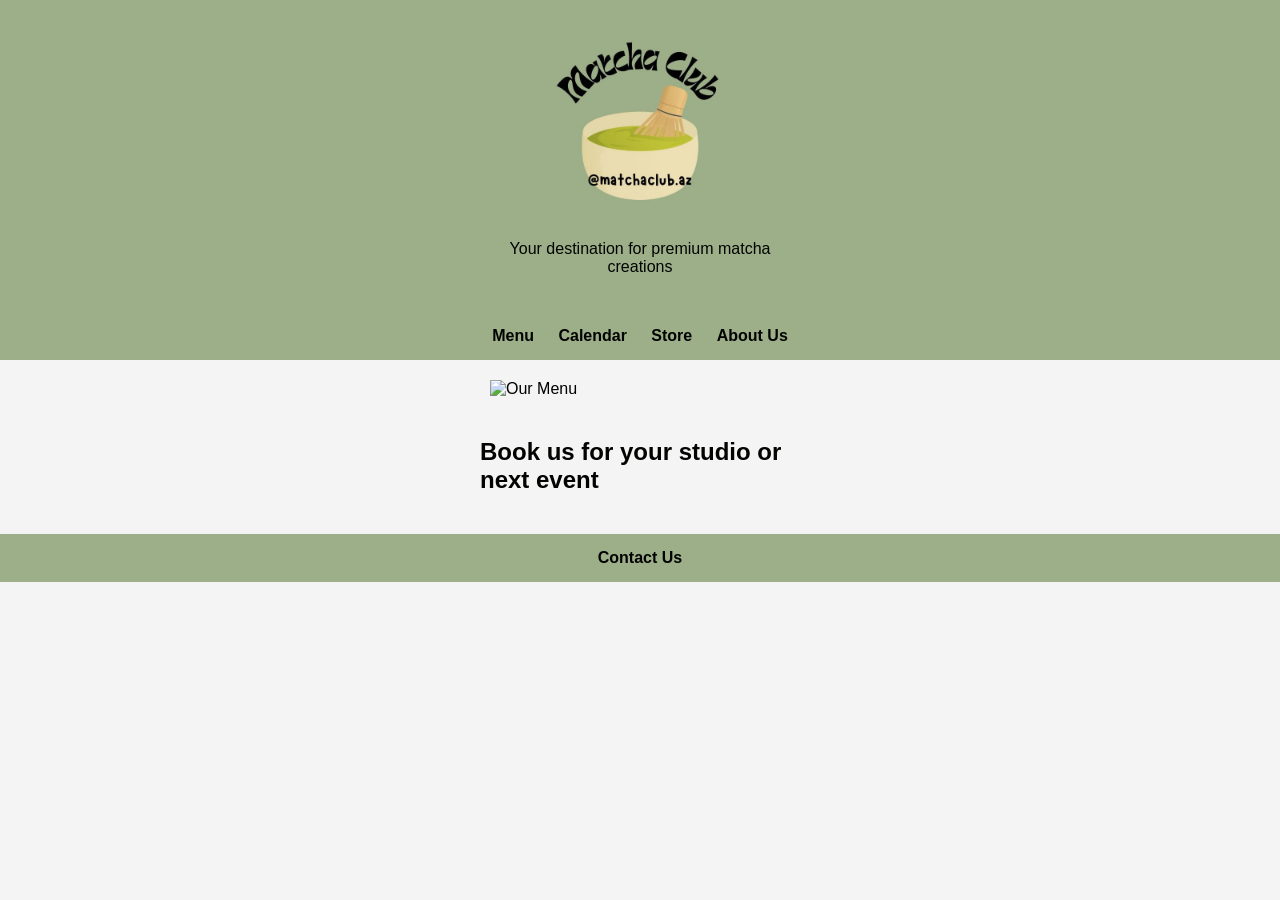
==== index.html @ 524c02c1 "Update index.html" ====
<!DOCTYPE html>
<html lang="en">
<head>
  <meta charset="UTF-8" />
  <meta name="viewport" content="width=device-width, initial-scale=1.0" />
  <title>Matcha Club AZ</title>
  <style>
    /* Global Styles */
    body {
      margin: 0;
      font-family: Arial, sans-serif;
      background: #f4f4f4;
    }
    header {
      background: #9CAF88;
      color: #030302;
      padding: 20px;
      text-align: center;
    }
    nav {
      background: #9CAF88;
      padding: 15px;
      text-align: center;
    }
    nav a {
      color: #030302;
      margin: 0 10px;
      text-decoration: none;
      font-weight: bold;
    }
    main {
      padding: 20px;
    }
    .menu-section, .About Us-section {
      margin-bottom: 40px;
    }
    h2 {
      color: #030302;
    }
/* Wrapper container for consistent alignment */
  .wrapper {
    max-width: 320px;  /* Adjust this as needed */
    margin: 0 auto;
    padding: 0 10px;
  }
  /* Style for the menu image */
  #menu-items img {
    width: 100%;         /* Makes the image responsive within its container */
    max-width: 300px;     /* Ensures the image isn’t too large */
    display: block;
    margin: 0 auto;
  }
   /* Other global styles */
    .centered-list {
      list-style: none; /* Remove bullet points */
      padding: 0;
      margin: 20px auto; /* Centers the list */
      text-align: center;
      max-width: 400px; /* Optional: controls the width of the list */
    }
    /* CSS for your contact us button without bullet points */
    .contact-us-ul {
      list-style: none; /* Removes bullet points */
      padding: 0;
      margin: 0;
    }
  </style>
</head>
<body>
  <header>
   <div class="wrapper">   
    <img src='logo.png' alt="Matcha Club AZ Logo" style="width:200px; height:auto;">
    <p>Your destination for premium matcha creations</p>
    <!-- Google tag (gtag.js) -->
<script async src="https://www.googletagmanager.com/gtag/js?id=G-TE5GY8P6XN"></script>
<script>
  window.dataLayer = window.dataLayer || [];
  function gtag(){dataLayer.push(arguments);}
  gtag('js', new Date());

  gtag('config', 'G-TE5GY8P6XN');
</script>
  </div>
  </header>
  <nav>
     <div class="wrapper">
    <a href="#menu">Menu</a>
    <a href="calendar.html">Calendar</a>  
    <a href="store.html">Store</a>
    <a href="about.html">About Us</a>
 </div>
  </nav>
  <main>
    <div class="wrapper">
     <!-- Menu Section with JPEG replacing menu items -->
    <section id="menu" class="menu-section">
         <div id="menu-items">
        <img src="Menu 12.12.25.PNG" alt="Our Menu"style="width:950px; height:auto; display:block; margin:0 auto;">
  </div>
</section>
    <!-- Location Section -->
    <section id="Booking" class="location-section">
      <h2>Book us for your studio or next event</h2>
</section>
    </section>
  </main>
  <script>
    // Dynamically populate the menu section with items
    menuItems.forEach(item => {
      const div = document.createElement("div");
      div.className = "menu-item";
      div.innerHTML = `
        <h3>${item.name} <span style="float:right;">${item.price}</span></h3>
        <p>${item.description}</p>
      `;
      menuContainer.appendChild(div);
    });
  </script>
</body>
</html>
<!-- // Change Location to Contact Us -->
<nav>
  <ul class="contact-us-ul">
    <li><a href="#" id="contactLink">Contact Us</a></li>
  </ul>
</nav>
<!-- //Dialog box for sending an email -->
<!-- Contact Modal Dialog -->
<div id="contactModal" class="modal">
  <div class="modal-content">
    <span class="close">&times;</span>
    <h2>Contact Us</h2>
    <!-- Form using mailto to try to send email to matchaclub.az@gmail.com -->
    <form action="mailto:matchaclub.az@gmail.com" method="POST" enctype="text/plain">
      <label for="name">Name:</label><br>
      <input type="text" id="name" name="name" required><br><br>

      <label for="email">Your Email:</label><br>
      <input type="email" id="email" name="email" required><br><br>

      <label for="message">Message:</label><br>
      <textarea id="message" name="message" rows="5" required></textarea><br><br>

      <button type="submit">Send</button>
    </form>
  </div>
</div>
<style>
  /* Modal container */
  .modal {
    display: none; /* Hidden by default */
    position: fixed; 
    z-index: 1; 
    left: 0;
    top: 0;
    width: 100%; 
    height: 100%; 
    overflow: auto; 
    background-color: rgba(0,0,0,0.4); /* semi-transparent background */
  }
  
  /* Modal content */
  .modal-content {
    background-color: #fefefe;
    margin: 10% auto; /* centers the modal */
    padding: 20px;
    border: 1px solid #888;
    width: 80%;
    max-width: 500px;
  }
  
  /* Close button */
  .close {
    color: #aaa;
    float: right;
    font-size: 28px;
    font-weight: bold;
    cursor: pointer;
  }
  
  .close:hover,
  .close:focus {
    color: black;
    text-decoration: none;
  }
</style>
<script>
  // Get the modal and the trigger link
  const modal = document.getElementById("contactModal");
  const contactLink = document.getElementById("contactLink");
  const closeBtn = document.querySelector(".modal .close");

  // Open modal when contact link is clicked
  contactLink.addEventListener("click", function(event) {
    event.preventDefault(); // Prevent default navigation
    modal.style.display = "block";
  });

  // Close the modal when user clicks on the close button
  closeBtn.addEventListener("click", function() {
    modal.style.display = "none";
  });

  // Also close the modal if user clicks outside its content
  window.addEventListener("click", function(event) {
    if (event.target === modal) {
      modal.style.display = "none";
    }
  });
</script>
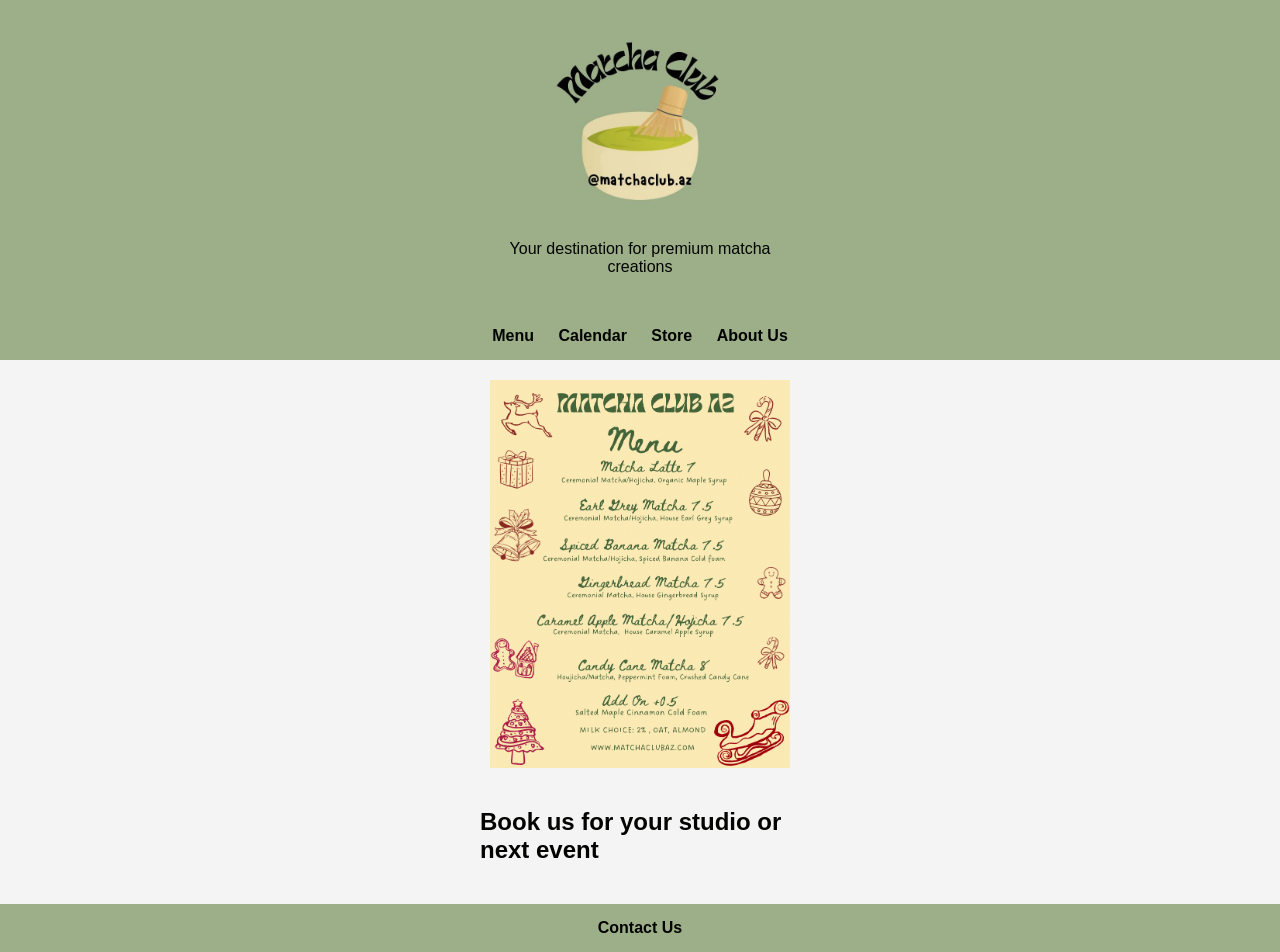
==== commit afa95903: "Update index.html" ====
--- a/index.html
+++ b/index.html
@@ -95,7 +95,7 @@
      <!-- Menu Section with JPEG replacing menu items -->
     <section id="menu" class="menu-section">
          <div id="menu-items">
-        <img src="Menu 12.12.25.PNG" alt="Our Menu"style="width:950px; height:auto; display:block; margin:0 auto;">
+        <img src="Menu 12.12.25.png" alt="Our Menu"style="width:1000px; height:auto; display:block; margin:0 auto;">
   </div>
 </section>
     <!-- Location Section -->
@@ -216,3 +216,4 @@
 
 
 
+
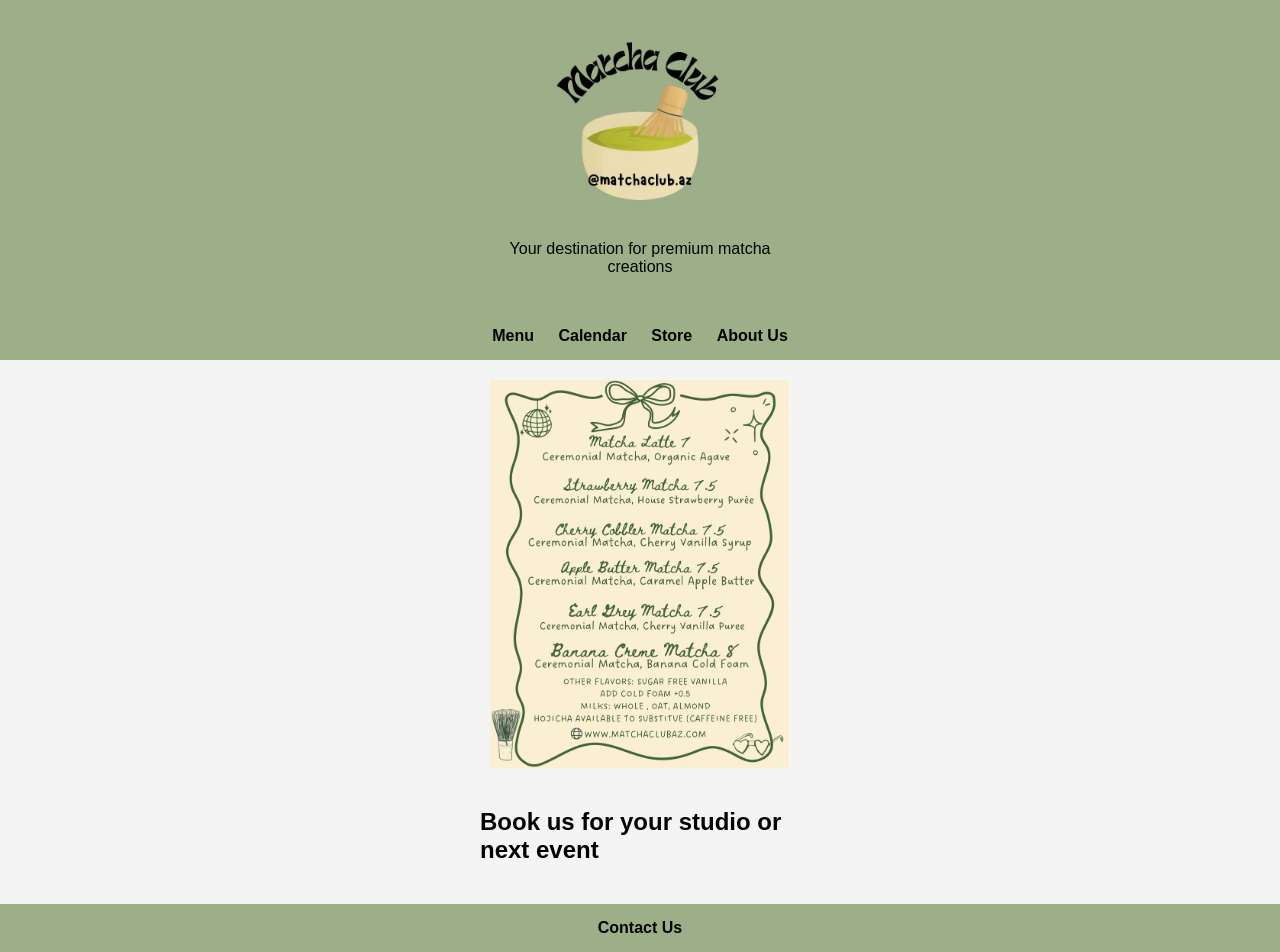
==== commit 209c5321: "Update index.html" ====
--- a/index.html
+++ b/index.html
@@ -95,7 +95,7 @@
      <!-- Menu Section with JPEG replacing menu items -->
     <section id="menu" class="menu-section">
          <div id="menu-items">
-        <img src="Menu 12.12.25.png" alt="Our Menu"style="width:1000px; height:auto; display:block; margin:0 auto;">
+        <img src="Menu 1.4.26.PNG" alt="Our Menu"style="width:1000px; height:auto; display:block; margin:0 auto;">
   </div>
 </section>
     <!-- Location Section -->
@@ -217,3 +217,4 @@
 
 
 
+
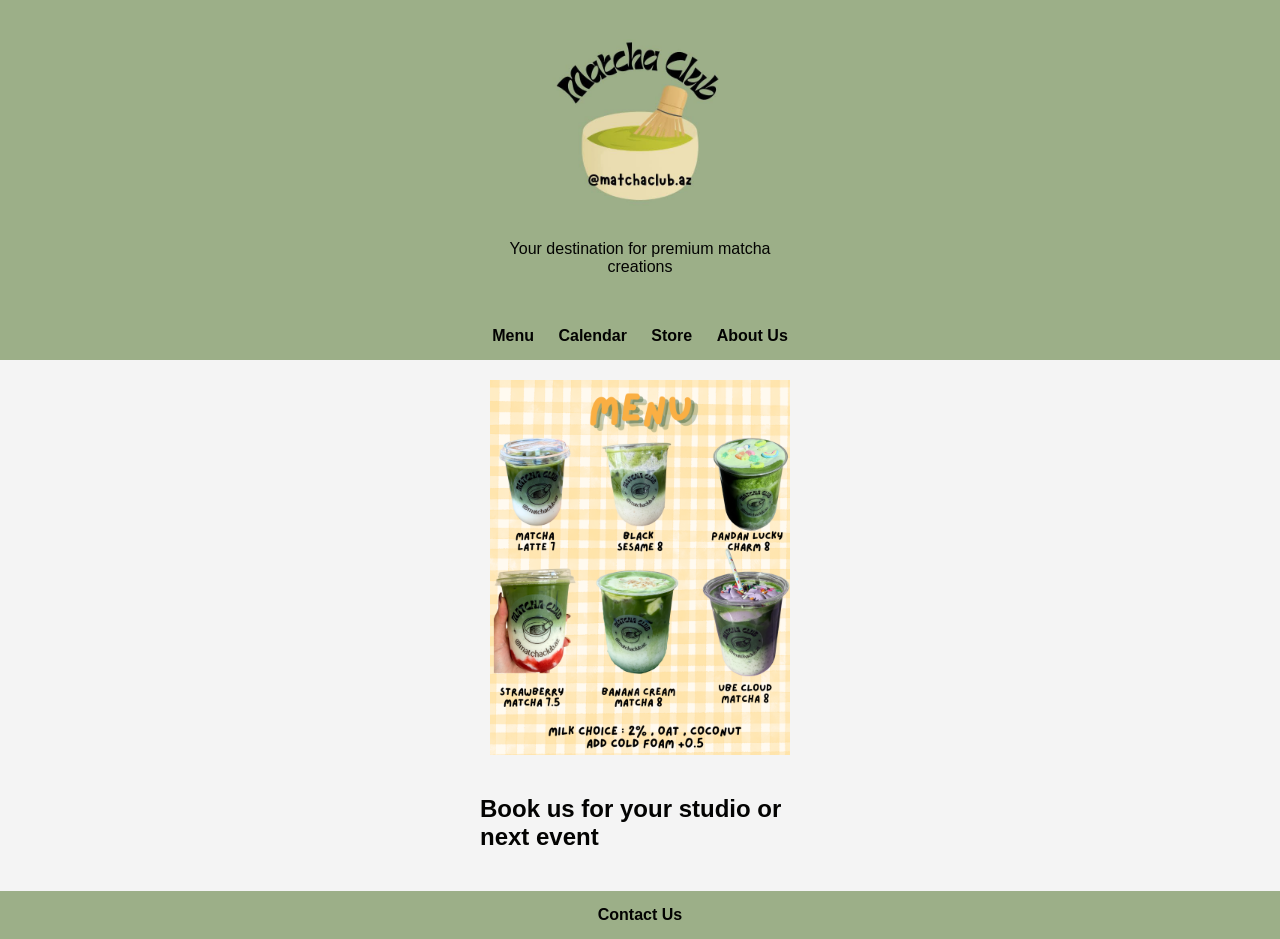
==== commit f7259153: "Update index.html" ====
--- a/index.html
+++ b/index.html
@@ -95,7 +95,7 @@
      <!-- Menu Section with JPEG replacing menu items -->
     <section id="menu" class="menu-section">
          <div id="menu-items">
-        <img src="Menu 1.4.26.PNG" alt="Our Menu"style="width:1000px; height:auto; display:block; margin:0 auto;">
+        <img src="Menu 3.17.26.png" alt="Our Menu"style="width:1000px; height:auto; display:block; margin:0 auto;">
   </div>
 </section>
     <!-- Location Section -->
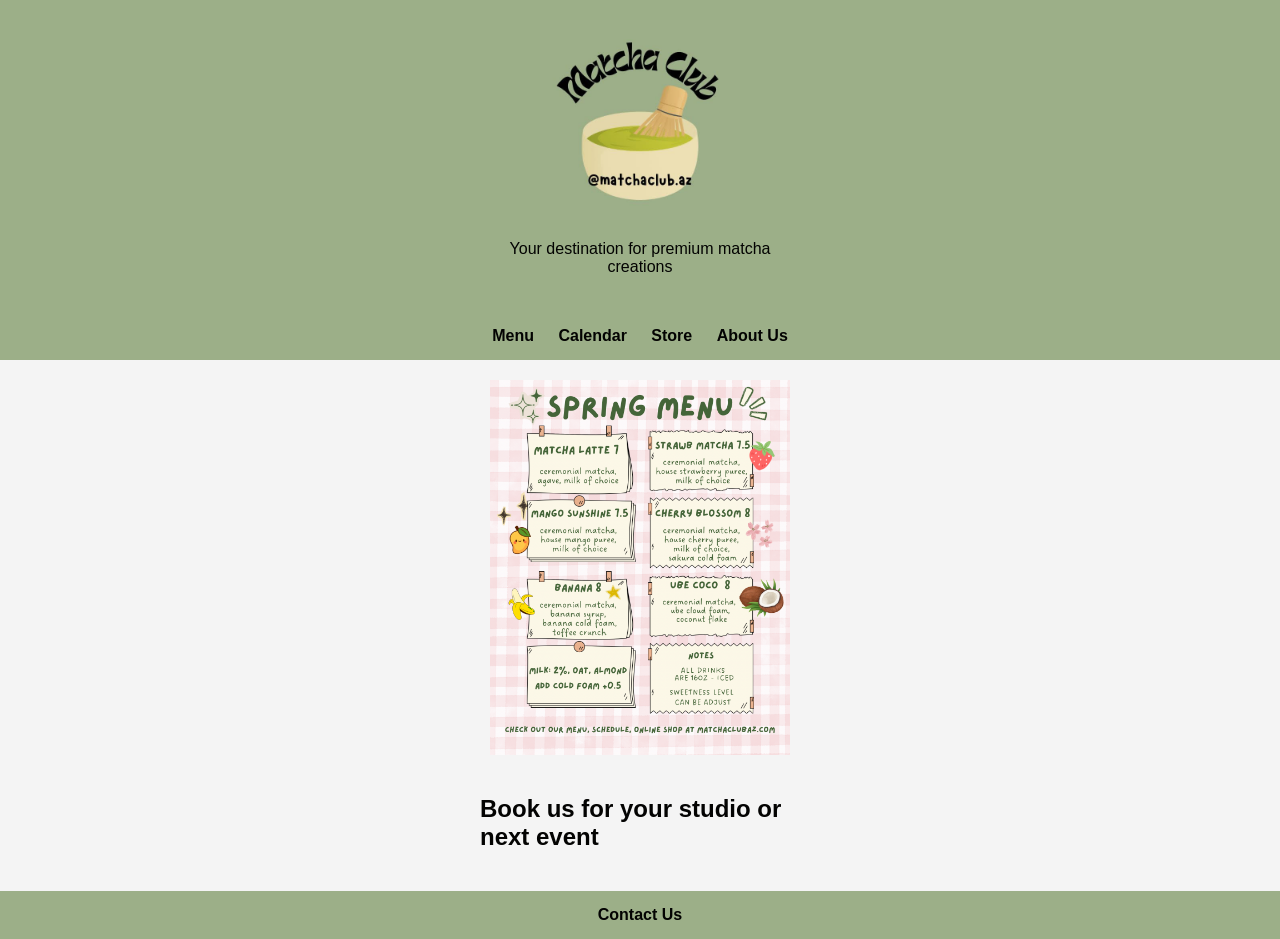
==== commit 32fa255f: "Update index.html" ====
--- a/index.html
+++ b/index.html
@@ -95,7 +95,7 @@
      <!-- Menu Section with JPEG replacing menu items -->
     <section id="menu" class="menu-section">
          <div id="menu-items">
-        <img src="Menu 3.17.26.png" alt="Our Menu"style="width:1000px; height:auto; display:block; margin:0 auto;">
+        <img src="Menu 3.25.26.png" alt="Our Menu"style="width:1000px; height:auto; display:block; margin:0 auto;">
   </div>
 </section>
     <!-- Location Section -->
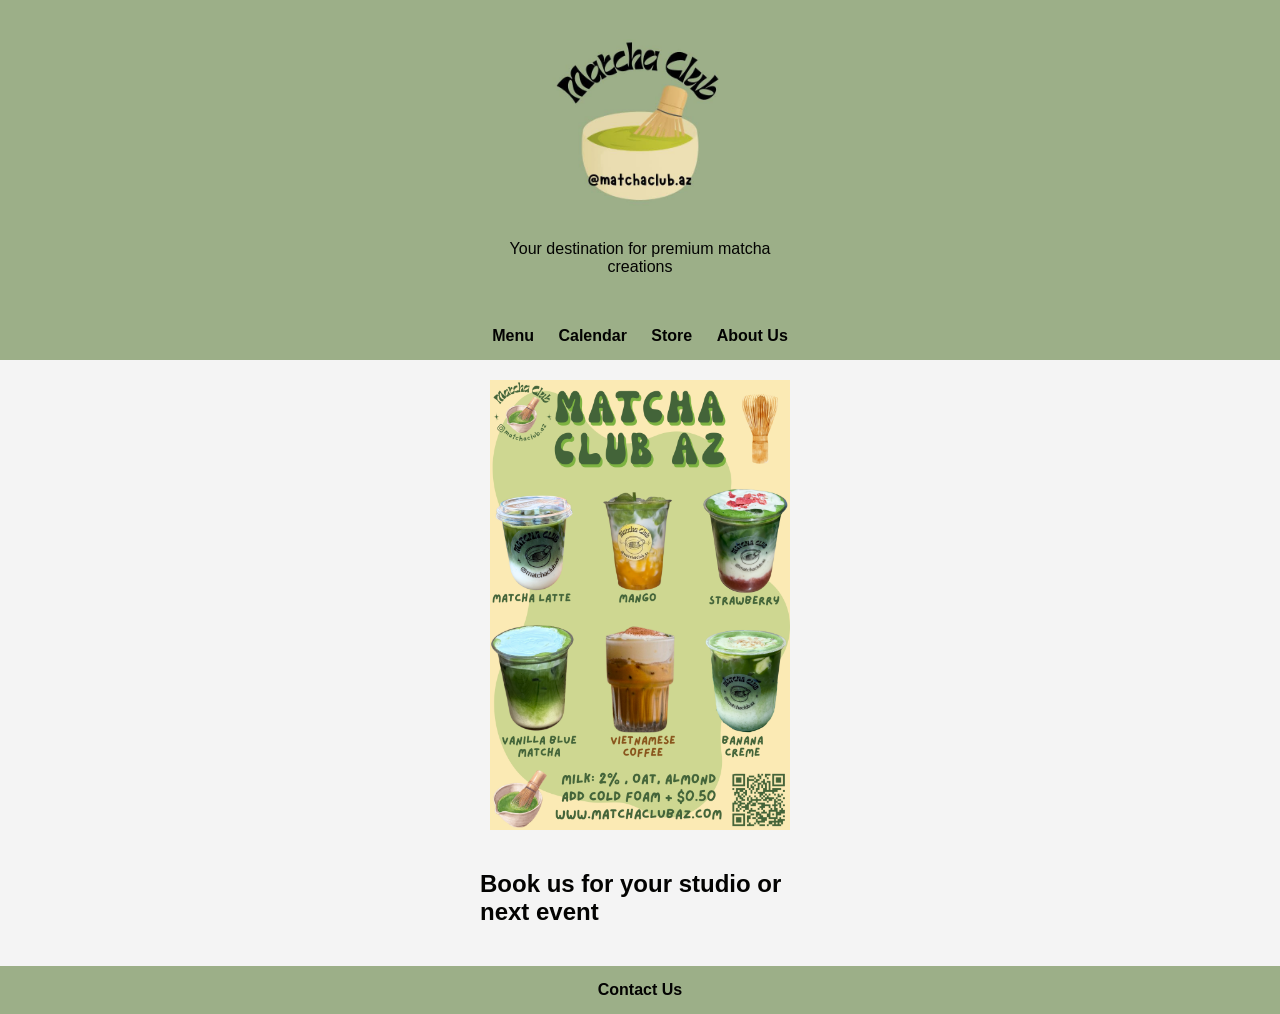
==== commit e318f8a0: "Update index.html" ====
--- a/index.html
+++ b/index.html
@@ -95,7 +95,7 @@
      <!-- Menu Section with JPEG replacing menu items -->
     <section id="menu" class="menu-section">
          <div id="menu-items">
-        <img src="Menu 3.25.26.png" alt="Our Menu"style="width:1000px; height:auto; display:block; margin:0 auto;">
+        <img src="Menu 4.24.26.png" alt="Our Menu"style="width:1000px; height:auto; display:block; margin:0 auto;">
   </div>
 </section>
     <!-- Location Section -->
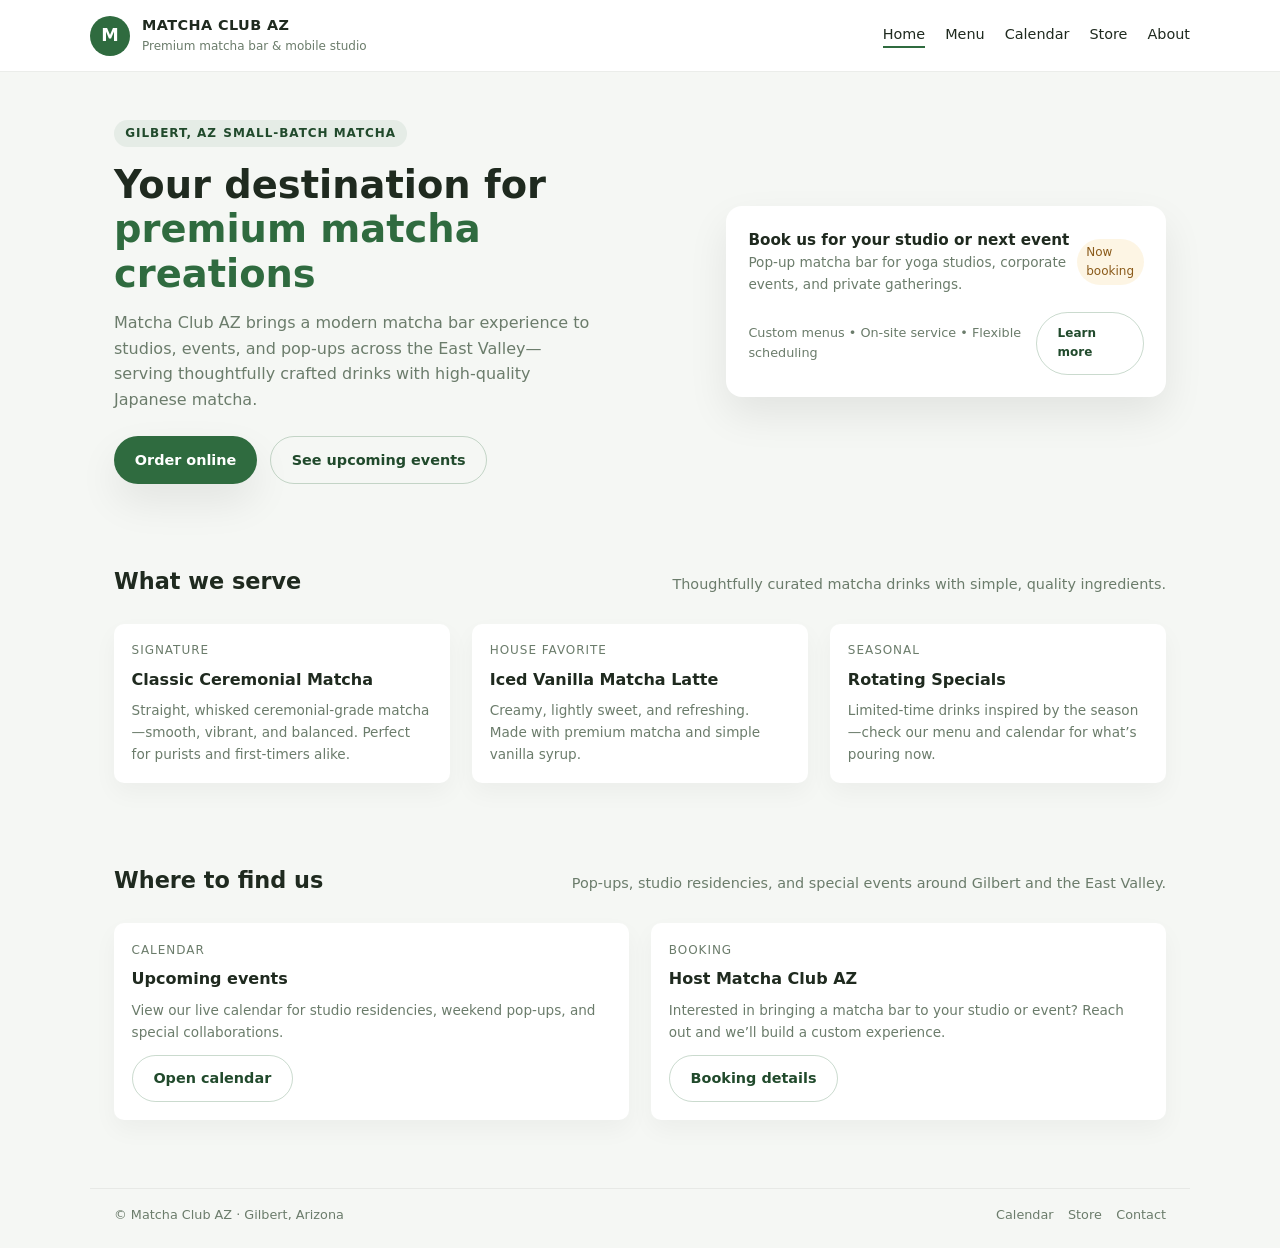
==== commit 895aa5b7: "Update index.html" ====
--- a/index.html
+++ b/index.html
@@ -2,212 +2,157 @@
 <html lang="en">
 <head>
   <meta charset="UTF-8" />
-  <meta name="viewport" content="width=device-width, initial-scale=1.0" />
-  <title>Matcha Club AZ</title>
-  <style>
-    /* Global Styles */
-    body {
-      margin: 0;
-      font-family: Arial, sans-serif;
-      background: #f4f4f4;
-    }
-    header {
-      background: #9CAF88;
-      color: #030302;
-      padding: 20px;
-      text-align: center;
-    }
-    nav {
-      background: #9CAF88;
-      padding: 15px;
-      text-align: center;
-    }
-    nav a {
-      color: #030302;
-      margin: 0 10px;
-      text-decoration: none;
-      font-weight: bold;
-    }
-    main {
-      padding: 20px;
-    }
-    .menu-section, .About Us-section {
-      margin-bottom: 40px;
-    }
-    h2 {
-      color: #030302;
-    }
-/* Wrapper container for consistent alignment */
-  .wrapper {
-    max-width: 320px;  /* Adjust this as needed */
-    margin: 0 auto;
-    padding: 0 10px;
-  }
-  /* Style for the menu image */
-  #menu-items img {
-    width: 100%;         /* Makes the image responsive within its container */
-    max-width: 300px;     /* Ensures the image isn’t too large */
-    display: block;
-    margin: 0 auto;
-  }
-   /* Other global styles */
-    .centered-list {
-      list-style: none; /* Remove bullet points */
-      padding: 0;
-      margin: 20px auto; /* Centers the list */
-      text-align: center;
-      max-width: 400px; /* Optional: controls the width of the list */
-    }
-    /* CSS for your contact us button without bullet points */
-    .contact-us-ul {
-      list-style: none; /* Removes bullet points */
-      padding: 0;
-      margin: 0;
-    }
-  </style>
+  <title>Matcha Club AZ | Premium Matcha Creations</title>
+  <meta name="viewport" content="width=device-width, initial-scale=1" />
+  <link rel="stylesheet" href="styles.css" />
 </head>
-<body>
+<body class="page">
   <header>
-   <div class="wrapper">   
-    <img src='logo.png' alt="Matcha Club AZ Logo" style="width:200px; height:auto;">
-    <p>Your destination for premium matcha creations</p>
-    <!-- Google tag (gtag.js) -->
-<script async src="https://www.googletagmanager.com/gtag/js?id=G-TE5GY8P6XN"></script>
-<script>
-  window.dataLayer = window.dataLayer || [];
-  function gtag(){dataLayer.push(arguments);}
-  gtag('js', new Date());
+    <div class="container nav">
+      <div class="nav-left">
+        <div class="nav-logo">M</div>
+        <div class="nav-brand">
+          <span class="nav-brand-title">Matcha Club AZ</span>
+          <span class="nav-brand-subtitle">Premium matcha bar & mobile studio</span>
+        </div>
+      </div>
+      <nav class="nav-links">
+        <a href="index.html" class="active">Home</a>
+        <a href="menu.html">Menu</a>
+        <a href="calendar.html">Calendar</a>
+        <a href="store.html">Store</a>
+        <a href="about.html">About</a>
+      </nav>
+    </div>
+  </header>
 
-  gtag('config', 'G-TE5GY8P6XN');
-</script>
-  </div>
-  </header>
-  <nav>
-     <div class="wrapper">
-    <a href="#menu">Menu</a>
-    <a href="calendar.html">Calendar</a>  
-    <a href="store.html">Store</a>
-    <a href="about.html">About Us</a>
- </div>
-  </nav>
   <main>
-    <div class="wrapper">
-     <!-- Menu Section with JPEG replacing menu items -->
-    <section id="menu" class="menu-section">
-         <div id="menu-items">
-        <img src="Menu 4.24.26.png" alt="Our Menu"style="width:1000px; height:auto; display:block; margin:0 auto;">
-  </div>
-</section>
-    <!-- Location Section -->
-    <section id="Booking" class="location-section">
-      <h2>Book us for your studio or next event</h2>
-</section>
+    <section class="hero">
+      <div class="container hero-grid">
+        <div>
+          <div class="hero-tag">
+            <span>Gilbert, AZ</span>
+            <span>Small-batch matcha</span>
+          </div>
+          <h1 class="hero-title">
+            Your destination for
+            <span class="hero-highlight">premium matcha creations</span>
+          </h1>
+          <p class="hero-text">
+            Matcha Club AZ brings a modern matcha bar experience to studios, events, and pop-ups
+            across the East Valley—serving thoughtfully crafted drinks with high-quality Japanese
+            matcha.
+          </p>
+          <div class="hero-actions">
+            <a href="store.html" class="btn btn-primary">Order online</a>
+            <a href="calendar.html" class="btn btn-outline">See upcoming events</a>
+          </div>
+        </div>
+
+        <aside class="hero-card">
+          <div class="hero-card-header">
+            <div>
+              <div class="hero-card-title">Book us for your studio or next event</div>
+              <div class="hero-card-body">
+                Pop-up matcha bar for yoga studios, corporate events, and private gatherings.
+              </div>
+            </div>
+            <span class="hero-card-pill">Now booking</span>
+          </div>
+          <div class="hero-card-footer">
+            <span>Custom menus • On-site service • Flexible scheduling</span>
+            <a href="about.html" class="btn btn-outline" style="font-size: 0.75rem;">Learn more</a>
+          </div>
+        </aside>
+      </div>
+    </section>
+
+    <section class="section">
+      <div class="container">
+        <div class="section-header">
+          <h2 class="section-title">What we serve</h2>
+          <p class="section-subtitle">
+            Thoughtfully curated matcha drinks with simple, quality ingredients.
+          </p>
+        </div>
+
+        <div class="card-grid">
+          <article class="card">
+            <div class="card-label">Signature</div>
+            <h3 class="card-title">Classic Ceremonial Matcha</h3>
+            <p class="card-text">
+              Straight, whisked ceremonial-grade matcha—smooth, vibrant, and balanced. Perfect for
+              purists and first-timers alike.
+            </p>
+          </article>
+
+          <article class="card">
+            <div class="card-label">House favorite</div>
+            <h3 class="card-title">Iced Vanilla Matcha Latte</h3>
+            <p class="card-text">
+              Creamy, lightly sweet, and refreshing. Made with premium matcha and simple vanilla
+              syrup.
+            </p>
+          </article>
+
+          <article class="card">
+            <div class="card-label">Seasonal</div>
+            <h3 class="card-title">Rotating Specials</h3>
+            <p class="card-text">
+              Limited-time drinks inspired by the season—check our menu and calendar for what’s
+              pouring now.
+            </p>
+          </article>
+        </div>
+      </div>
+    </section>
+
+    <section class="section">
+      <div class="container">
+        <div class="section-header">
+          <h2 class="section-title">Where to find us</h2>
+          <p class="section-subtitle">
+            Pop-ups, studio residencies, and special events around Gilbert and the East Valley.
+          </p>
+        </div>
+
+        <div class="card-grid">
+          <article class="card">
+            <div class="card-label">Calendar</div>
+            <h3 class="card-title">Upcoming events</h3>
+            <p class="card-text">
+              View our live calendar for studio residencies, weekend pop-ups, and special
+              collaborations.
+            </p>
+            <a href="calendar.html" class="btn btn-outline" style="margin-top: 0.7rem;">Open calendar</a>
+          </article>
+
+          <article class="card">
+            <div class="card-label">Booking</div>
+            <h3 class="card-title">Host Matcha Club AZ</h3>
+            <p class="card-text">
+              Interested in bringing a matcha bar to your studio or event? Reach out and we’ll
+              build a custom experience.
+            </p>
+            <a href="about.html" class="btn btn-outline" style="margin-top: 0.7rem;">Booking details</a>
+          </article>
+        </div>
+      </div>
     </section>
   </main>
-  <script>
-    // Dynamically populate the menu section with items
-    menuItems.forEach(item => {
-      const div = document.createElement("div");
-      div.className = "menu-item";
-      div.innerHTML = `
-        <h3>${item.name} <span style="float:right;">${item.price}</span></h3>
-        <p>${item.description}</p>
-      `;
-      menuContainer.appendChild(div);
-    });
-  </script>
+
+  <footer>
+    <div class="container footer-inner">
+      <span>© Matcha Club AZ · Gilbert, Arizona</span>
+      <div class="footer-links">
+        <a href="calendar.html">Calendar</a>
+        <a href="store.html">Store</a>
+        <a href="about.html">Contact</a>
+      </div>
+    </div>
+  </footer>
 </body>
 </html>
-<!-- // Change Location to Contact Us -->
-<nav>
-  <ul class="contact-us-ul">
-    <li><a href="#" id="contactLink">Contact Us</a></li>
-  </ul>
-</nav>
-<!-- //Dialog box for sending an email -->
-<!-- Contact Modal Dialog -->
-<div id="contactModal" class="modal">
-  <div class="modal-content">
-    <span class="close">&times;</span>
-    <h2>Contact Us</h2>
-    <!-- Form using mailto to try to send email to matchaclub.az@gmail.com -->
-    <form action="mailto:matchaclub.az@gmail.com" method="POST" enctype="text/plain">
-      <label for="name">Name:</label><br>
-      <input type="text" id="name" name="name" required><br><br>
-
-      <label for="email">Your Email:</label><br>
-      <input type="email" id="email" name="email" required><br><br>
-
-      <label for="message">Message:</label><br>
-      <textarea id="message" name="message" rows="5" required></textarea><br><br>
-
-      <button type="submit">Send</button>
-    </form>
-  </div>
-</div>
-<style>
-  /* Modal container */
-  .modal {
-    display: none; /* Hidden by default */
-    position: fixed; 
-    z-index: 1; 
-    left: 0;
-    top: 0;
-    width: 100%; 
-    height: 100%; 
-    overflow: auto; 
-    background-color: rgba(0,0,0,0.4); /* semi-transparent background */
-  }
-  
-  /* Modal content */
-  .modal-content {
-    background-color: #fefefe;
-    margin: 10% auto; /* centers the modal */
-    padding: 20px;
-    border: 1px solid #888;
-    width: 80%;
-    max-width: 500px;
-  }
-  
-  /* Close button */
-  .close {
-    color: #aaa;
-    float: right;
-    font-size: 28px;
-    font-weight: bold;
-    cursor: pointer;
-  }
-  
-  .close:hover,
-  .close:focus {
-    color: black;
-    text-decoration: none;
-  }
-</style>
-<script>
-  // Get the modal and the trigger link
-  const modal = document.getElementById("contactModal");
-  const contactLink = document.getElementById("contactLink");
-  const closeBtn = document.querySelector(".modal .close");
-
-  // Open modal when contact link is clicked
-  contactLink.addEventListener("click", function(event) {
-    event.preventDefault(); // Prevent default navigation
-    modal.style.display = "block";
-  });
-
-  // Close the modal when user clicks on the close button
-  closeBtn.addEventListener("click", function() {
-    modal.style.display = "none";
-  });
-
-  // Also close the modal if user clicks outside its content
-  window.addEventListener("click", function(event) {
-    if (event.target === modal) {
-      modal.style.display = "none";
-    }
-  });
-</script>
 
 
 
--- a/styles.css
+++ b/styles.css
@@ -0,0 +1,408 @@
+/* Base reset */
+* {
+  margin: 0;
+  padding: 0;
+  box-sizing: border-box;
+}
+
+:root {
+  --color-bg: #f5f7f4;
+  --color-primary: #2f6b3f;
+  --color-primary-dark: #214a2c;
+  --color-accent: #f4c96b;
+  --color-text: #1f2a1f;
+  --color-muted: #6b7c6b;
+  --radius-lg: 16px;
+  --radius-md: 10px;
+  --shadow-soft: 0 18px 40px rgba(0, 0, 0, 0.08);
+  --max-width: 1100px;
+  --transition-fast: 0.2s ease;
+  --font-sans: system-ui, -apple-system, BlinkMacSystemFont, "Segoe UI", sans-serif;
+}
+
+body {
+  font-family: var(--font-sans);
+  background: var(--color-bg);
+  color: var(--color-text);
+  line-height: 1.6;
+}
+
+/* Layout */
+.page {
+  min-height: 100vh;
+  display: flex;
+  flex-direction: column;
+}
+
+.container {
+  width: 100%;
+  max-width: var(--max-width);
+  margin: 0 auto;
+  padding: 0 1.5rem;
+}
+
+/* Header / Nav */
+header {
+  background: #ffffff;
+  box-shadow: 0 1px 0 rgba(0, 0, 0, 0.04);
+  position: sticky;
+  top: 0;
+  z-index: 20;
+}
+
+.nav {
+  display: flex;
+  align-items: center;
+  justify-content: space-between;
+  padding: 0.9rem 0;
+}
+
+.nav-left {
+  display: flex;
+  align-items: center;
+  gap: 0.75rem;
+}
+
+.nav-logo {
+  width: 40px;
+  height: 40px;
+  border-radius: 999px;
+  overflow: hidden;
+  background: var(--color-primary);
+  display: flex;
+  align-items: center;
+  justify-content: center;
+  color: #ffffff;
+  font-weight: 700;
+  font-size: 1.1rem;
+}
+
+.nav-brand {
+  display: flex;
+  flex-direction: column;
+}
+
+.nav-brand-title {
+  font-weight: 700;
+  letter-spacing: 0.03em;
+  text-transform: uppercase;
+  font-size: 0.9rem;
+}
+
+.nav-brand-subtitle {
+  font-size: 0.75rem;
+  color: var(--color-muted);
+}
+
+.nav-links {
+  display: flex;
+  gap: 1.25rem;
+  align-items: center;
+}
+
+.nav-links a {
+  text-decoration: none;
+  font-size: 0.9rem;
+  color: var(--color-text);
+  position: relative;
+  padding-bottom: 2px;
+}
+
+.nav-links a::after {
+  content: "";
+  position: absolute;
+  left: 0;
+  bottom: 0;
+  width: 0;
+  height: 2px;
+  background: var(--color-primary);
+  transition: width var(--transition-fast);
+}
+
+.nav-links a:hover::after,
+.nav-links a.active::after {
+  width: 100%;
+}
+
+/* Hero */
+.hero {
+  padding: 3rem 0 2.5rem;
+}
+
+.hero-grid {
+  display: grid;
+  grid-template-columns: minmax(0, 1.3fr) minmax(0, 1fr);
+  gap: 2.5rem;
+  align-items: center;
+}
+
+.hero-tag {
+  display: inline-flex;
+  align-items: center;
+  gap: 0.4rem;
+  padding: 0.25rem 0.7rem;
+  border-radius: 999px;
+  background: rgba(47, 107, 63, 0.08);
+  color: var(--color-primary-dark);
+  font-size: 0.75rem;
+  font-weight: 600;
+  text-transform: uppercase;
+  letter-spacing: 0.08em;
+}
+
+.hero-title {
+  margin-top: 1rem;
+  font-size: 2.4rem;
+  line-height: 1.15;
+}
+
+.hero-highlight {
+  color: var(--color-primary);
+}
+
+.hero-text {
+  margin-top: 0.9rem;
+  color: var(--color-muted);
+  max-width: 480px;
+}
+
+.hero-actions {
+  margin-top: 1.5rem;
+  display: flex;
+  flex-wrap: wrap;
+  gap: 0.8rem;
+}
+
+.btn {
+  display: inline-flex;
+  align-items: center;
+  justify-content: center;
+  padding: 0.7rem 1.3rem;
+  border-radius: 999px;
+  border: none;
+  cursor: pointer;
+  font-size: 0.9rem;
+  font-weight: 600;
+  text-decoration: none;
+  transition: transform var(--transition-fast), box-shadow var(--transition-fast),
+    background var(--transition-fast), color var(--transition-fast);
+}
+
+.btn-primary {
+  background: var(--color-primary);
+  color: #ffffff;
+  box-shadow: var(--shadow-soft);
+}
+
+.btn-primary:hover {
+  transform: translateY(-1px);
+  background: var(--color-primary-dark);
+}
+
+.btn-outline {
+  background: transparent;
+  color: var(--color-primary-dark);
+  border: 1px solid rgba(47, 107, 63, 0.25);
+}
+
+.btn-outline:hover {
+  background: rgba(47, 107, 63, 0.06);
+}
+
+/* Hero image card */
+.hero-card {
+  background: #ffffff;
+  border-radius: var(--radius-lg);
+  box-shadow: var(--shadow-soft);
+  padding: 1.4rem;
+  display: flex;
+  flex-direction: column;
+  gap: 1rem;
+}
+
+.hero-card-header {
+  display: flex;
+  justify-content: space-between;
+  align-items: center;
+}
+
+.hero-card-title {
+  font-size: 0.95rem;
+  font-weight: 600;
+}
+
+.hero-card-pill {
+  font-size: 0.75rem;
+  padding: 0.25rem 0.6rem;
+  border-radius: 999px;
+  background: rgba(244, 201, 107, 0.18);
+  color: #8a5a1a;
+}
+
+.hero-card-body {
+  font-size: 0.85rem;
+  color: var(--color-muted);
+}
+
+.hero-card-footer {
+  display: flex;
+  justify-content: space-between;
+  align-items: center;
+  font-size: 0.8rem;
+  color: var(--color-muted);
+}
+
+/* Sections */
+.section {
+  padding: 2.5rem 0;
+}
+
+.section-header {
+  display: flex;
+  justify-content: space-between;
+  align-items: baseline;
+  gap: 1rem;
+  margin-bottom: 1.5rem;
+}
+
+.section-title {
+  font-size: 1.4rem;
+  font-weight: 600;
+}
+
+.section-subtitle {
+  font-size: 0.9rem;
+  color: var(--color-muted);
+}
+
+/* Feature cards */
+.card-grid {
+  display: grid;
+  grid-template-columns: repeat(auto-fit, minmax(230px, 1fr));
+  gap: 1.4rem;
+}
+
+.card {
+  background: #ffffff;
+  border-radius: var(--radius-md);
+  padding: 1.1rem;
+  box-shadow: 0 10px 24px rgba(0, 0, 0, 0.04);
+}
+
+.card-label {
+  font-size: 0.75rem;
+  text-transform: uppercase;
+  letter-spacing: 0.08em;
+  color: var(--color-muted);
+}
+
+.card-title {
+  margin-top: 0.4rem;
+  font-size: 1rem;
+  font-weight: 600;
+}
+
+.card-text {
+  margin-top: 0.5rem;
+  font-size: 0.85rem;
+  color: var(--color-muted);
+}
+
+/* Store / products */
+.product-grid {
+  display: grid;
+  grid-template-columns: repeat(auto-fit, minmax(230px, 1fr));
+  gap: 1.4rem;
+}
+
+.product-card {
+  background: #ffffff;
+  border-radius: var(--radius-md);
+  padding: 1rem;
+  box-shadow: 0 10px 24px rgba(0, 0, 0, 0.04);
+  display: flex;
+  flex-direction: column;
+  gap: 0.6rem;
+}
+
+.product-name {
+  font-weight: 600;
+}
+
+.product-meta {
+  font-size: 0.8rem;
+  color: var(--color-muted);
+}
+
+.product-price {
+  font-weight: 600;
+  color: var(--color-primary-dark);
+}
+
+/* Calendar */
+.calendar-embed {
+  margin-top: 1rem;
+  border-radius: var(--radius-md);
+  overflow: hidden;
+  box-shadow: var(--shadow-soft);
+}
+
+/* About */
+.about-layout {
+  display: grid;
+  grid-template-columns: minmax(0, 1.3fr) minmax(0, 1fr);
+  gap: 2rem;
+}
+
+.about-text p + p {
+  margin-top: 0.8rem;
+}
+
+/* Footer */
+footer {
+  margin-top: auto;
+  padding: 1.8rem 0 1.4rem;
+  font-size: 0.8rem;
+  color: var(--color-muted);
+}
+
+.footer-inner {
+  display: flex;
+  justify-content: space-between;
+  align-items: center;
+  gap: 1rem;
+  border-top: 1px solid rgba(0, 0, 0, 0.06);
+  padding-top: 1rem;
+}
+
+.footer-links {
+  display: flex;
+  gap: 0.9rem;
+}
+
+.footer-links a {
+  color: var(--color-muted);
+  text-decoration: none;
+}
+
+.footer-links a:hover {
+  color: var(--color-primary-dark);
+}
+
+/* Responsive */
+@media (max-width: 800px) {
+  .hero-grid,
+  .about-layout {
+    grid-template-columns: minmax(0, 1fr);
+  }
+
+  .hero {
+    padding-top: 2.2rem;
+  }
+
+  .nav {
+    flex-direction: column;
+    align-items: flex-start;
+    gap: 0.7rem;
+  }
+}
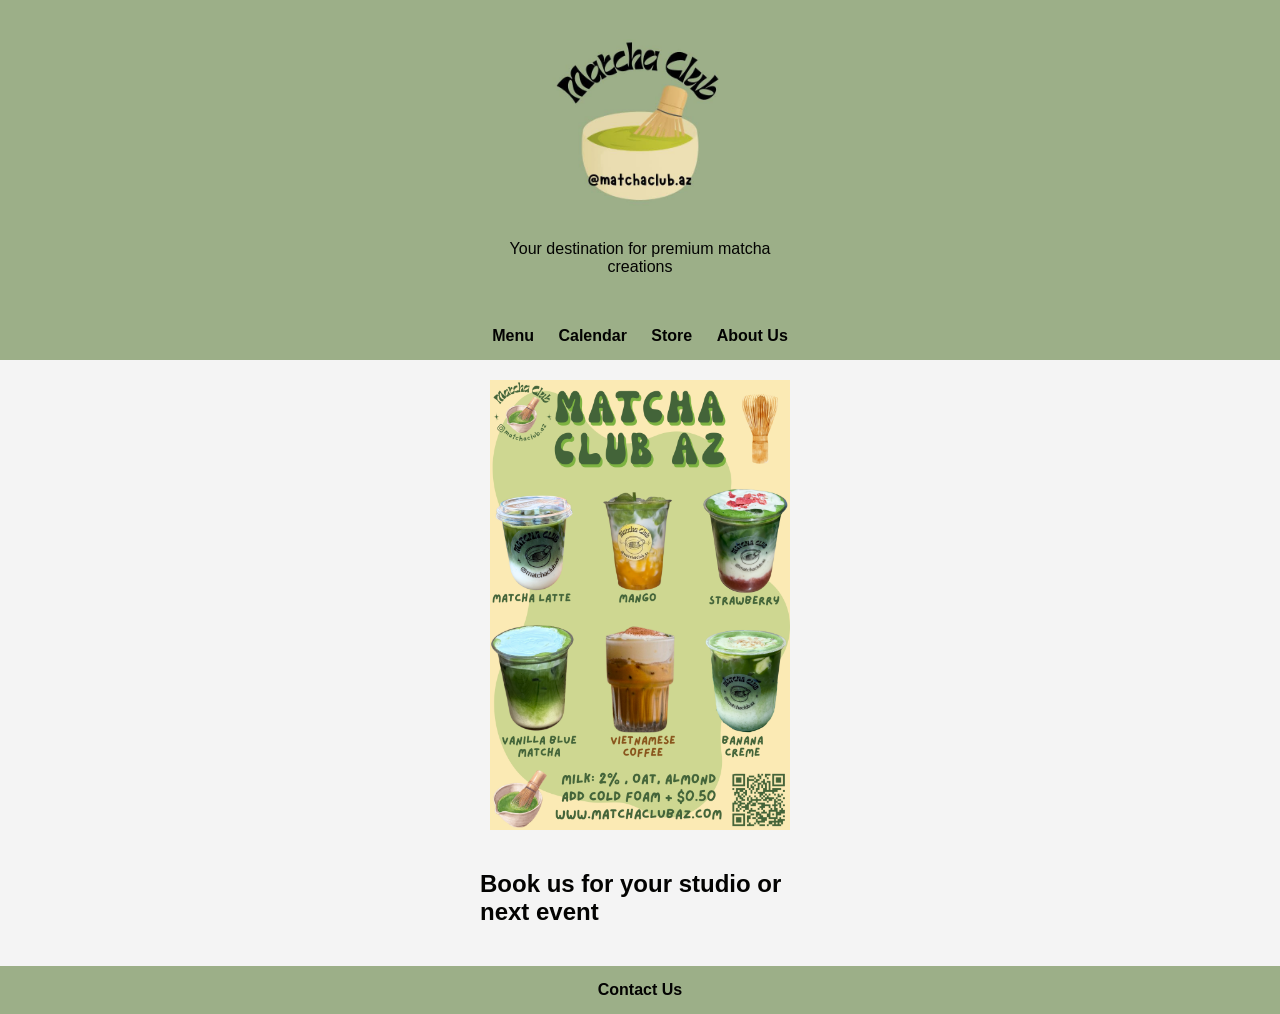
==== commit 5a893f85: "Update index.html" ====
--- a/index.html
+++ b/index.html
@@ -2,164 +2,220 @@
 <html lang="en">
 <head>
   <meta charset="UTF-8" />
-  <title>Matcha Club AZ | Premium Matcha Creations</title>
-  <meta name="viewport" content="width=device-width, initial-scale=1" />
-  <link rel="stylesheet" href="styles.css" />
+  <meta name="viewport" content="width=device-width, initial-scale=1.0" />
+  <title>Matcha Club AZ</title>
+  <style>
+    /* Global Styles */
+    body {
+      margin: 0;
+      font-family: Arial, sans-serif;
+      background: #f4f4f4;
+    }
+    header {
+      background: #9CAF88;
+      color: #030302;
+      padding: 20px;
+      text-align: center;
+    }
+    nav {
+      background: #9CAF88;
+      padding: 15px;
+      text-align: center;
+    }
+    nav a {
+      color: #030302;
+      margin: 0 10px;
+      text-decoration: none;
+      font-weight: bold;
+    }
+    main {
+      padding: 20px;
+    }
+    .menu-section, .About Us-section {
+      margin-bottom: 40px;
+    }
+    h2 {
+      color: #030302;
+    }
+/* Wrapper container for consistent alignment */
+  .wrapper {
+    max-width: 320px;  /* Adjust this as needed */
+    margin: 0 auto;
+    padding: 0 10px;
+  }
+  /* Style for the menu image */
+  #menu-items img {
+    width: 100%;         /* Makes the image responsive within its container */
+    max-width: 300px;     /* Ensures the image isn’t too large */
+    display: block;
+    margin: 0 auto;
+  }
+   /* Other global styles */
+    .centered-list {
+      list-style: none; /* Remove bullet points */
+      padding: 0;
+      margin: 20px auto; /* Centers the list */
+      text-align: center;
+      max-width: 400px; /* Optional: controls the width of the list */
+    }
+    /* CSS for your contact us button without bullet points */
+    .contact-us-ul {
+      list-style: none; /* Removes bullet points */
+      padding: 0;
+      margin: 0;
+    }
+  </style>
 </head>
-<body class="page">
+<body>
   <header>
-    <div class="container nav">
-      <div class="nav-left">
-        <div class="nav-logo">M</div>
-        <div class="nav-brand">
-          <span class="nav-brand-title">Matcha Club AZ</span>
-          <span class="nav-brand-subtitle">Premium matcha bar & mobile studio</span>
-        </div>
-      </div>
-      <nav class="nav-links">
-        <a href="index.html" class="active">Home</a>
-        <a href="menu.html">Menu</a>
-        <a href="calendar.html">Calendar</a>
-        <a href="store.html">Store</a>
-        <a href="about.html">About</a>
-      </nav>
-    </div>
+   <div class="wrapper">   
+    <img src='logo.png' alt="Matcha Club AZ Logo" style="width:200px; height:auto;">
+    <p>Your destination for premium matcha creations</p>
+    <!-- Google tag (gtag.js) -->
+<script async src="https://www.googletagmanager.com/gtag/js?id=G-TE5GY8P6XN"></script>
+<script>
+  window.dataLayer = window.dataLayer || [];
+  function gtag(){dataLayer.push(arguments);}
+  gtag('js', new Date());
+
+  gtag('config', 'G-TE5GY8P6XN');
+</script>
+  </div>
   </header>
-
+  <nav>
+     <div class="wrapper">
+    <a href="#menu">Menu</a>
+    <a href="calendar.html">Calendar</a>  
+    <a href="store.html">Store</a>
+    <a href="about.html">About Us</a>
+ </div>
+  </nav>
   <main>
-    <section class="hero">
-      <div class="container hero-grid">
-        <div>
-          <div class="hero-tag">
-            <span>Gilbert, AZ</span>
-            <span>Small-batch matcha</span>
-          </div>
-          <h1 class="hero-title">
-            Your destination for
-            <span class="hero-highlight">premium matcha creations</span>
-          </h1>
-          <p class="hero-text">
-            Matcha Club AZ brings a modern matcha bar experience to studios, events, and pop-ups
-            across the East Valley—serving thoughtfully crafted drinks with high-quality Japanese
-            matcha.
-          </p>
-          <div class="hero-actions">
-            <a href="store.html" class="btn btn-primary">Order online</a>
-            <a href="calendar.html" class="btn btn-outline">See upcoming events</a>
-          </div>
-        </div>
-
-        <aside class="hero-card">
-          <div class="hero-card-header">
-            <div>
-              <div class="hero-card-title">Book us for your studio or next event</div>
-              <div class="hero-card-body">
-                Pop-up matcha bar for yoga studios, corporate events, and private gatherings.
-              </div>
-            </div>
-            <span class="hero-card-pill">Now booking</span>
-          </div>
-          <div class="hero-card-footer">
-            <span>Custom menus • On-site service • Flexible scheduling</span>
-            <a href="about.html" class="btn btn-outline" style="font-size: 0.75rem;">Learn more</a>
-          </div>
-        </aside>
-      </div>
-    </section>
-
-    <section class="section">
-      <div class="container">
-        <div class="section-header">
-          <h2 class="section-title">What we serve</h2>
-          <p class="section-subtitle">
-            Thoughtfully curated matcha drinks with simple, quality ingredients.
-          </p>
-        </div>
-
-        <div class="card-grid">
-          <article class="card">
-            <div class="card-label">Signature</div>
-            <h3 class="card-title">Classic Ceremonial Matcha</h3>
-            <p class="card-text">
-              Straight, whisked ceremonial-grade matcha—smooth, vibrant, and balanced. Perfect for
-              purists and first-timers alike.
-            </p>
-          </article>
-
-          <article class="card">
-            <div class="card-label">House favorite</div>
-            <h3 class="card-title">Iced Vanilla Matcha Latte</h3>
-            <p class="card-text">
-              Creamy, lightly sweet, and refreshing. Made with premium matcha and simple vanilla
-              syrup.
-            </p>
-          </article>
-
-          <article class="card">
-            <div class="card-label">Seasonal</div>
-            <h3 class="card-title">Rotating Specials</h3>
-            <p class="card-text">
-              Limited-time drinks inspired by the season—check our menu and calendar for what’s
-              pouring now.
-            </p>
-          </article>
-        </div>
-      </div>
-    </section>
-
-    <section class="section">
-      <div class="container">
-        <div class="section-header">
-          <h2 class="section-title">Where to find us</h2>
-          <p class="section-subtitle">
-            Pop-ups, studio residencies, and special events around Gilbert and the East Valley.
-          </p>
-        </div>
-
-        <div class="card-grid">
-          <article class="card">
-            <div class="card-label">Calendar</div>
-            <h3 class="card-title">Upcoming events</h3>
-            <p class="card-text">
-              View our live calendar for studio residencies, weekend pop-ups, and special
-              collaborations.
-            </p>
-            <a href="calendar.html" class="btn btn-outline" style="margin-top: 0.7rem;">Open calendar</a>
-          </article>
-
-          <article class="card">
-            <div class="card-label">Booking</div>
-            <h3 class="card-title">Host Matcha Club AZ</h3>
-            <p class="card-text">
-              Interested in bringing a matcha bar to your studio or event? Reach out and we’ll
-              build a custom experience.
-            </p>
-            <a href="about.html" class="btn btn-outline" style="margin-top: 0.7rem;">Booking details</a>
-          </article>
-        </div>
-      </div>
+    <div class="wrapper">
+     <!-- Menu Section with JPEG replacing menu items -->
+    <section id="menu" class="menu-section">
+         <div id="menu-items">
+        <img src="Menu 4.24.26.png" alt="Our Menu"style="width:1000px; height:auto; display:block; margin:0 auto;">
+  </div>
+</section>
+    <!-- Location Section -->
+    <section id="Booking" class="location-section">
+      <h2>Book us for your studio or next event</h2>
+</section>
     </section>
   </main>
-
-  <footer>
-    <div class="container footer-inner">
-      <span>© Matcha Club AZ · Gilbert, Arizona</span>
-      <div class="footer-links">
-        <a href="calendar.html">Calendar</a>
-        <a href="store.html">Store</a>
-        <a href="about.html">Contact</a>
-      </div>
-    </div>
-  </footer>
+  <script>
+    // Dynamically populate the menu section with items
+    menuItems.forEach(item => {
+      const div = document.createElement("div");
+      div.className = "menu-item";
+      div.innerHTML = `
+        <h3>${item.name} <span style="float:right;">${item.price}</span></h3>
+        <p>${item.description}</p>
+      `;
+      menuContainer.appendChild(div);
+    });
+  </script>
 </body>
 </html>
-
-
-
-
-
-
-
-
-
-
+<!-- // Change Location to Contact Us -->
+<nav>
+  <ul class="contact-us-ul">
+    <li><a href="#" id="contactLink">Contact Us</a></li>
+  </ul>
+</nav>
+<!-- //Dialog box for sending an email -->
+<!-- Contact Modal Dialog -->
+<div id="contactModal" class="modal">
+  <div class="modal-content">
+    <span class="close">&times;</span>
+    <h2>Contact Us</h2>
+    <!-- Form using mailto to try to send email to matchaclub.az@gmail.com -->
+    <form action="mailto:matchaclub.az@gmail.com" method="POST" enctype="text/plain">
+      <label for="name">Name:</label><br>
+      <input type="text" id="name" name="name" required><br><br>
+
+      <label for="email">Your Email:</label><br>
+      <input type="email" id="email" name="email" required><br><br>
+
+      <label for="message">Message:</label><br>
+      <textarea id="message" name="message" rows="5" required></textarea><br><br>
+
+      <button type="submit">Send</button>
+    </form>
+  </div>
+</div>
+<style>
+  /* Modal container */
+  .modal {
+    display: none; /* Hidden by default */
+    position: fixed; 
+    z-index: 1; 
+    left: 0;
+    top: 0;
+    width: 100%; 
+    height: 100%; 
+    overflow: auto; 
+    background-color: rgba(0,0,0,0.4); /* semi-transparent background */
+  }
+  
+  /* Modal content */
+  .modal-content {
+    background-color: #fefefe;
+    margin: 10% auto; /* centers the modal */
+    padding: 20px;
+    border: 1px solid #888;
+    width: 80%;
+    max-width: 500px;
+  }
+  
+  /* Close button */
+  .close {
+    color: #aaa;
+    float: right;
+    font-size: 28px;
+    font-weight: bold;
+    cursor: pointer;
+  }
+  
+  .close:hover,
+  .close:focus {
+    color: black;
+    text-decoration: none;
+  }
+</style>
+<script>
+  // Get the modal and the trigger link
+  const modal = document.getElementById("contactModal");
+  const contactLink = document.getElementById("contactLink");
+  const closeBtn = document.querySelector(".modal .close");
+
+  // Open modal when contact link is clicked
+  contactLink.addEventListener("click", function(event) {
+    event.preventDefault(); // Prevent default navigation
+    modal.style.display = "block";
+  });
+
+  // Close the modal when user clicks on the close button
+  closeBtn.addEventListener("click", function() {
+    modal.style.display = "none";
+  });
+
+  // Also close the modal if user clicks outside its content
+  window.addEventListener("click", function(event) {
+    if (event.target === modal) {
+      modal.style.display = "none";
+    }
+  });
+</script>
+
+
+
+
+
+
+
+
+
+
+
